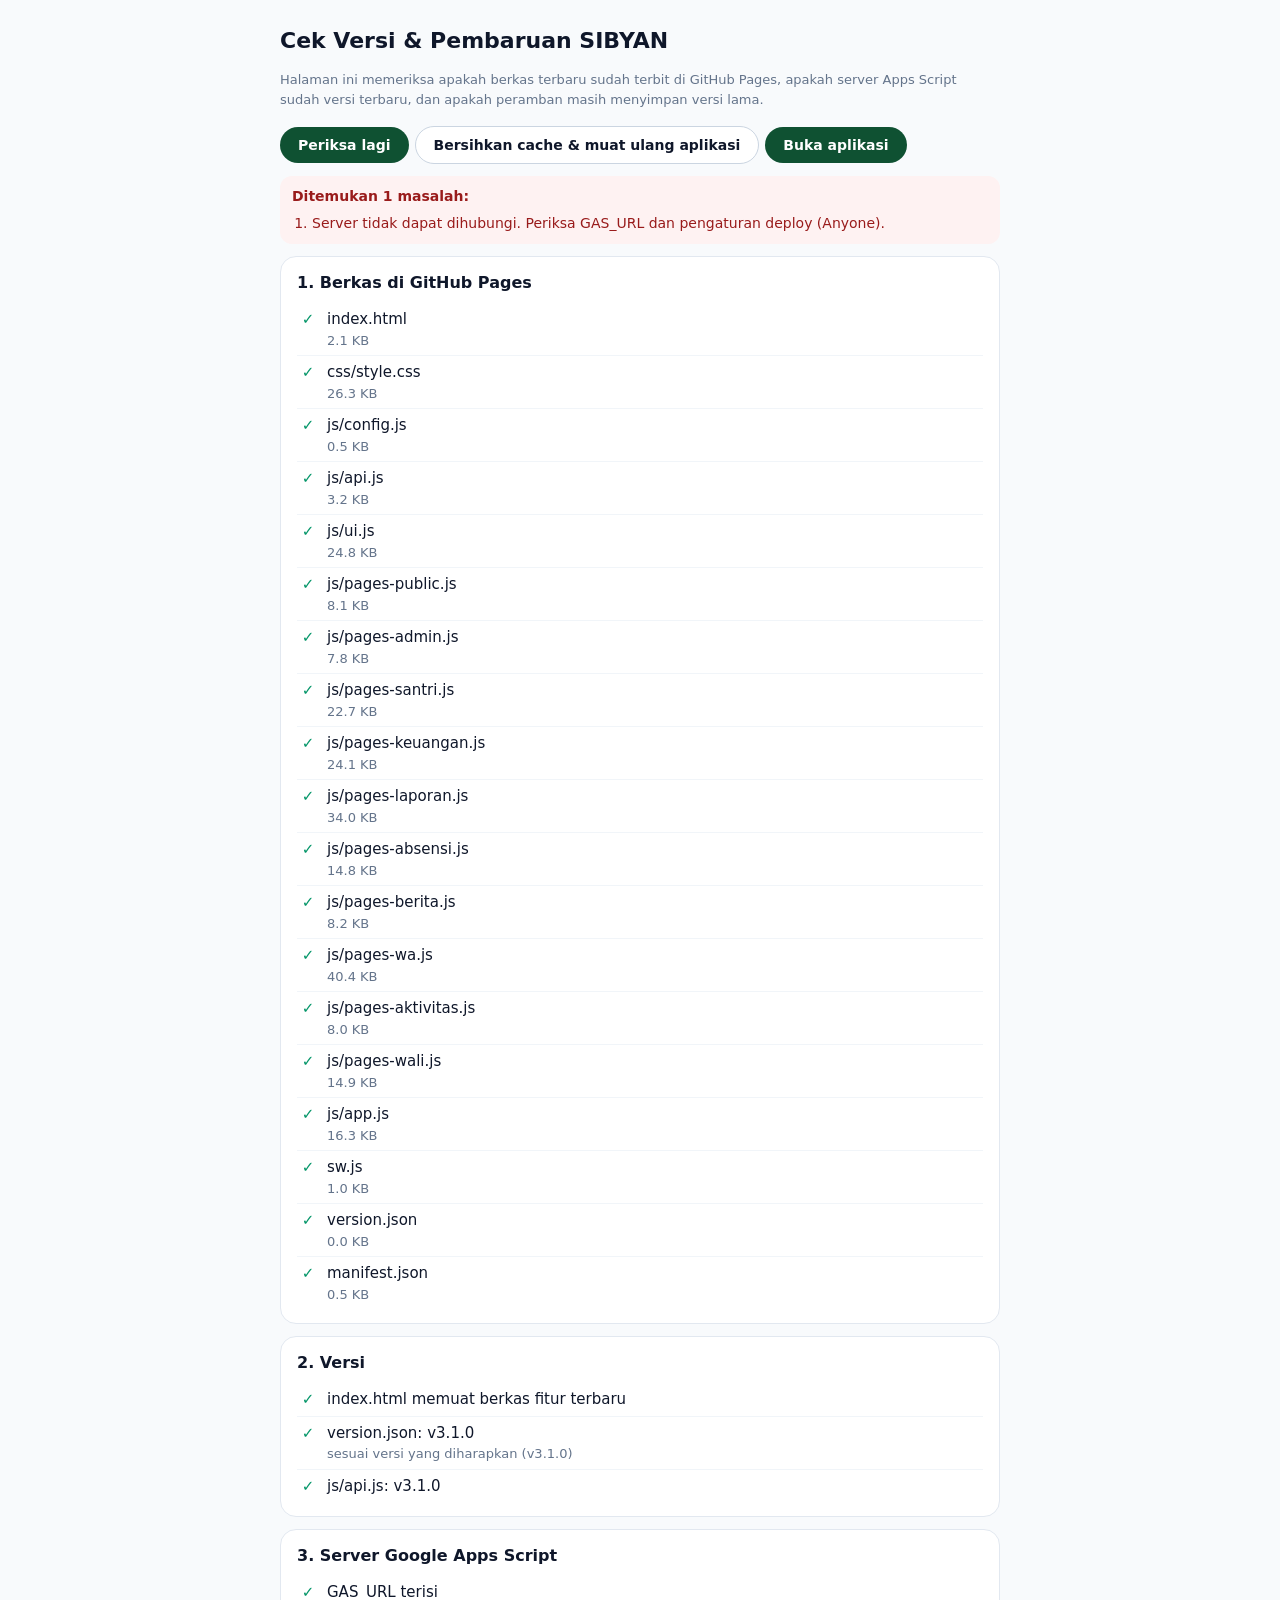
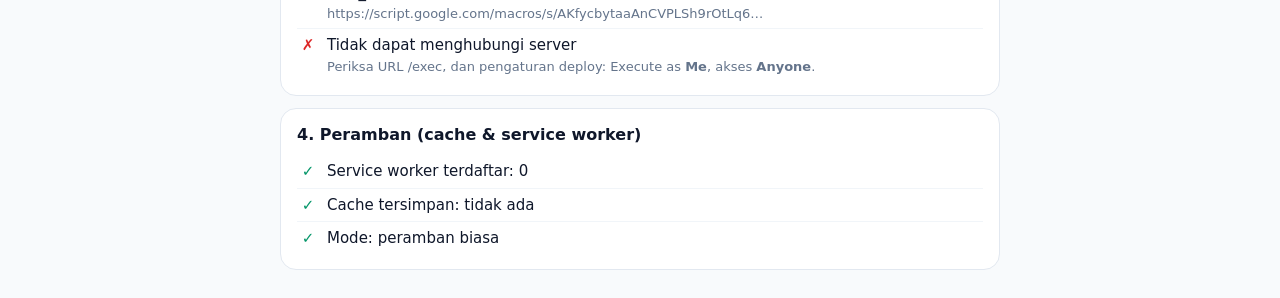
==== cek.html @ 23f22a2b "update3" ====
<!doctype html>
<html lang="id">
<head>
<meta charset="utf-8">
<meta name="viewport" content="width=device-width, initial-scale=1">
<title>Cek Versi SIBYAN</title>
<style>
  body{font:15px/1.5 system-ui,-apple-system,Segoe UI,Roboto,sans-serif;margin:0;background:#f8fafc;color:#0f172a}
  main{max-width:720px;margin:0 auto;padding:16px}
  h1{font-size:22px;margin:8px 0 4px}h2{font-size:16px;margin:0 0 8px}
  .card{background:#fff;border:1px solid #e2e8f0;border-radius:16px;padding:14px 16px;margin:12px 0}
  .row{display:flex;gap:8px;align-items:flex-start;padding:5px 0;border-bottom:1px solid #f1f5f9}.row:last-child{border:0}
  .ic{width:22px;flex:none;text-align:center;font-weight:700}.ok{color:#059669}.bad{color:#dc2626}.wait{color:#d97706}
  .mute{color:#64748b;font-size:13px}code{background:#f1f5f9;padding:1px 6px;border-radius:6px;font-size:13px}
  button,a.btn{display:inline-block;border:0;border-radius:999px;padding:10px 18px;background:#0f5132;color:#fff;font:600 14px system-ui;cursor:pointer;text-decoration:none;margin:4px 6px 4px 0}
  button.gh{background:#fff;color:#0f172a;border:1px solid #cbd5e1}
  .box{border-radius:12px;padding:10px 12px;margin-top:8px;font-size:14px}.box.ok{background:#ecfdf5;color:#065f46}.box.bad{background:#fef2f2;color:#991b1b}.box.wait{background:#fffbeb;color:#92400e}
</style>
</head>
<body>
<main>
  <h1>Cek Versi & Pembaruan SIBYAN</h1>
  <p class="mute">Halaman ini memeriksa apakah berkas terbaru sudah terbit di GitHub Pages, apakah server Apps Script sudah versi terbaru, dan apakah peramban masih menyimpan versi lama.</p>
  <button id="go">Periksa lagi</button><button class="gh" id="clear">Bersihkan cache &amp; muat ulang aplikasi</button><a class="btn gh" href="./">Buka aplikasi</a>
  <div id="summary"></div>
  <div class="card"><h2>1. Berkas di GitHub Pages</h2><div id="files"></div></div>
  <div class="card"><h2>2. Versi</h2><div id="ver"></div></div>
  <div class="card"><h2>3. Server Google Apps Script</h2><div id="srv"></div></div>
  <div class="card"><h2>4. Peramban (cache &amp; service worker)</h2><div id="brw"></div></div>
</main>
<script>
const EXPECT = '3.1.0';
const FILES = ['index.html','css/style.css','js/config.js','js/api.js','js/ui.js','js/pages-public.js','js/pages-admin.js','js/pages-santri.js','js/pages-keuangan.js','js/pages-laporan.js','js/pages-absensi.js','js/pages-berita.js','js/pages-wa.js','js/pages-aktivitas.js','js/pages-wali.js','js/app.js','sw.js','version.json','manifest.json'];
const $=s=>document.querySelector(s);
const row=(st,t,sub)=>'<div class="row"><span class="ic '+st+'">'+({ok:'✓',bad:'✗',wait:'…'})[st]+'</span><div>'+t+(sub?'<div class="mute">'+sub+'</div>':'')+'</div></div>';
const nocache=u=>fetch(u+(u.includes('?')?'&':'?')+'t='+Date.now(),{cache:'no-store'});
let problems=[];
async function run(){
  problems=[];$('#summary').innerHTML='';
  ['#files','#ver','#srv','#brw'].forEach(s=>$(s).innerHTML=row('wait','Memeriksa…'));
  // 1. berkas
  let html='',idx='',cfg='';
  for(const f of FILES){
    try{const r=await nocache(f);const t=await r.text();if(r.ok){html+=row('ok',f,(t.length/1024).toFixed(1)+' KB');if(f==='index.html')idx=t;if(f==='js/config.js')cfg=t}else{html+=row('bad',f,'tidak ditemukan (HTTP '+r.status+')');problems.push('Berkas <code>'+f+'</code> belum ada di GitHub Pages. Pastikan semua berkas dari ZIP terbaru ikut di-push (<code>git add .</code>, <code>git commit</code>, <code>git push</code>) dari folder yang berisi index.html.')}}
    catch(e){html+=row('bad',f,'gagal dimuat');problems.push('Gagal memuat <code>'+f+'</code>.')}
  }
  $('#files').innerHTML=html;
  // 2. versi
  let v='';
  if(idx){const ok=idx.includes('pages-wa.js')&&idx.includes('pages-aktivitas.js');v+=row(ok?'ok':'bad','index.html '+(ok?'memuat berkas fitur terbaru':'MASIH VERSI LAMA (tidak memuat pages-wa.js / pages-aktivitas.js)'));if(!ok)problems.push('<b>index.html masih versi lama</b> — inilah penyebab menu baru tidak muncul. Ganti index.html (dan seluruh isi folder css, js, assets) dengan isi ZIP terbaru, lalu push ulang.')}
  try{const j=await (await nocache('version.json')).json();const ok=j.versi===EXPECT;v+=row(ok?'ok':'bad','version.json: v'+j.versi,ok?'sesuai versi yang diharapkan (v'+EXPECT+')':'diharapkan v'+EXPECT);if(!ok)problems.push('version.json versi '+j.versi+' ≠ v'+EXPECT+'. Berkas belum diperbarui.')}catch(e){v+=row('bad','version.json tidak terbaca');problems.push('version.json tidak ada.')}
  try{const a=await (await nocache('js/api.js')).text();const m=/APP_VERSI\s*=\s*'([^']+)'/.exec(a);const ok=m&&m[1]===EXPECT;v+=row(ok?'ok':'bad','js/api.js: '+(m?'v'+m[1]:'versi tidak ditemukan'),ok?'':'berkas JavaScript lama');if(!ok)problems.push('js/api.js masih versi lama.')}catch(e){}
  $('#ver').innerHTML=v;
  // 3. server
  const mm=/GAS_URL\s*=\s*'([^']*)'/.exec(cfg);let s='';
  if(!mm||mm[1].includes('ISI_DENGAN')){s=row('bad','GAS_URL belum diisi di js/config.js');problems.push('Isi <code>GAS_URL</code> di js/config.js dengan URL Web App (berakhiran /exec).')}
  else{
    s+=row('ok','GAS_URL terisi',mm[1].slice(0,60)+'…');
    try{const r=await fetch(mm[1]+'?action=ping&data=%7B%7D',{cache:'no-store'});const j=await r.json();
      if(j.success){const ver=j.data.versi;const ok=ver===EXPECT;s+=row(ok?'ok':'bad','Server menjawab. Versi server: '+(ver?'v'+ver:'LAMA (belum punya nomor versi)'),ok?'Fitur server: '+(j.data.fitur||[]).join(', '):'diharapkan v'+EXPECT);if(!ok)problems.push('<b>Server Apps Script masih versi lama.</b> Tempel isi Kode-gs.txt terbaru ke Kode.gs → jalankan <code>pasangTrigger</code> → <b>Deploy → Manage deployments → ✏ Edit → Version: New version → Deploy</b>.')}
      else{s+=row('bad','Server menjawab error: '+(j.message||'?'));problems.push('Server menjawab error: '+(j.message||''))}}
    catch(e){s+=row('bad','Tidak dapat menghubungi server','Periksa URL /exec, dan pengaturan deploy: Execute as <b>Me</b>, akses <b>Anyone</b>.');problems.push('Server tidak dapat dihubungi. Periksa GAS_URL dan pengaturan deploy (Anyone).')}
  }
  $('#srv').innerHTML=s;
  // 4. peramban
  let b='';
  try{const regs=await navigator.serviceWorker.getRegistrations();b+=row(regs.length?'wait':'ok','Service worker terdaftar: '+regs.length,regs.length?'Normal untuk aplikasi yang dipasang. Bila tampilan tidak berubah, klik “Bersihkan cache”.':'')}catch(e){b+=row('ok','Service worker tidak aktif')}
  try{const ks=await caches.keys();b+=row(ks.length?'wait':'ok','Cache tersimpan: '+(ks.join(', ')||'tidak ada'))}catch(e){}
  b+=row('ok','Mode: '+((window.matchMedia&&matchMedia('(display-mode: standalone)').matches)?'aplikasi terpasang (standalone)':'peramban biasa'));
  $('#brw').innerHTML=b;
  // ringkasan
  $('#summary').innerHTML=problems.length?'<div class="box bad"><b>Ditemukan '+problems.length+' masalah:</b><ol style="margin:6px 0 0;padding-left:20px">'+problems.map(p=>'<li>'+p+'</li>').join('')+'</ol></div>':'<div class="box ok"><b>Semua beres.</b> Berkas dan server sudah versi terbaru. Bila menu belum terlihat di aplikasi, klik “Bersihkan cache &amp; muat ulang aplikasi”.</div>';
}
$('#go').onclick=run;
$('#clear').onclick=async()=>{try{(await navigator.serviceWorker.getRegistrations()).forEach(r=>r.unregister());(await caches.keys()).forEach(k=>caches.delete(k))}catch(e){}location.href='./?bersih='+Date.now()};
run();
</script>
</body>
</html>
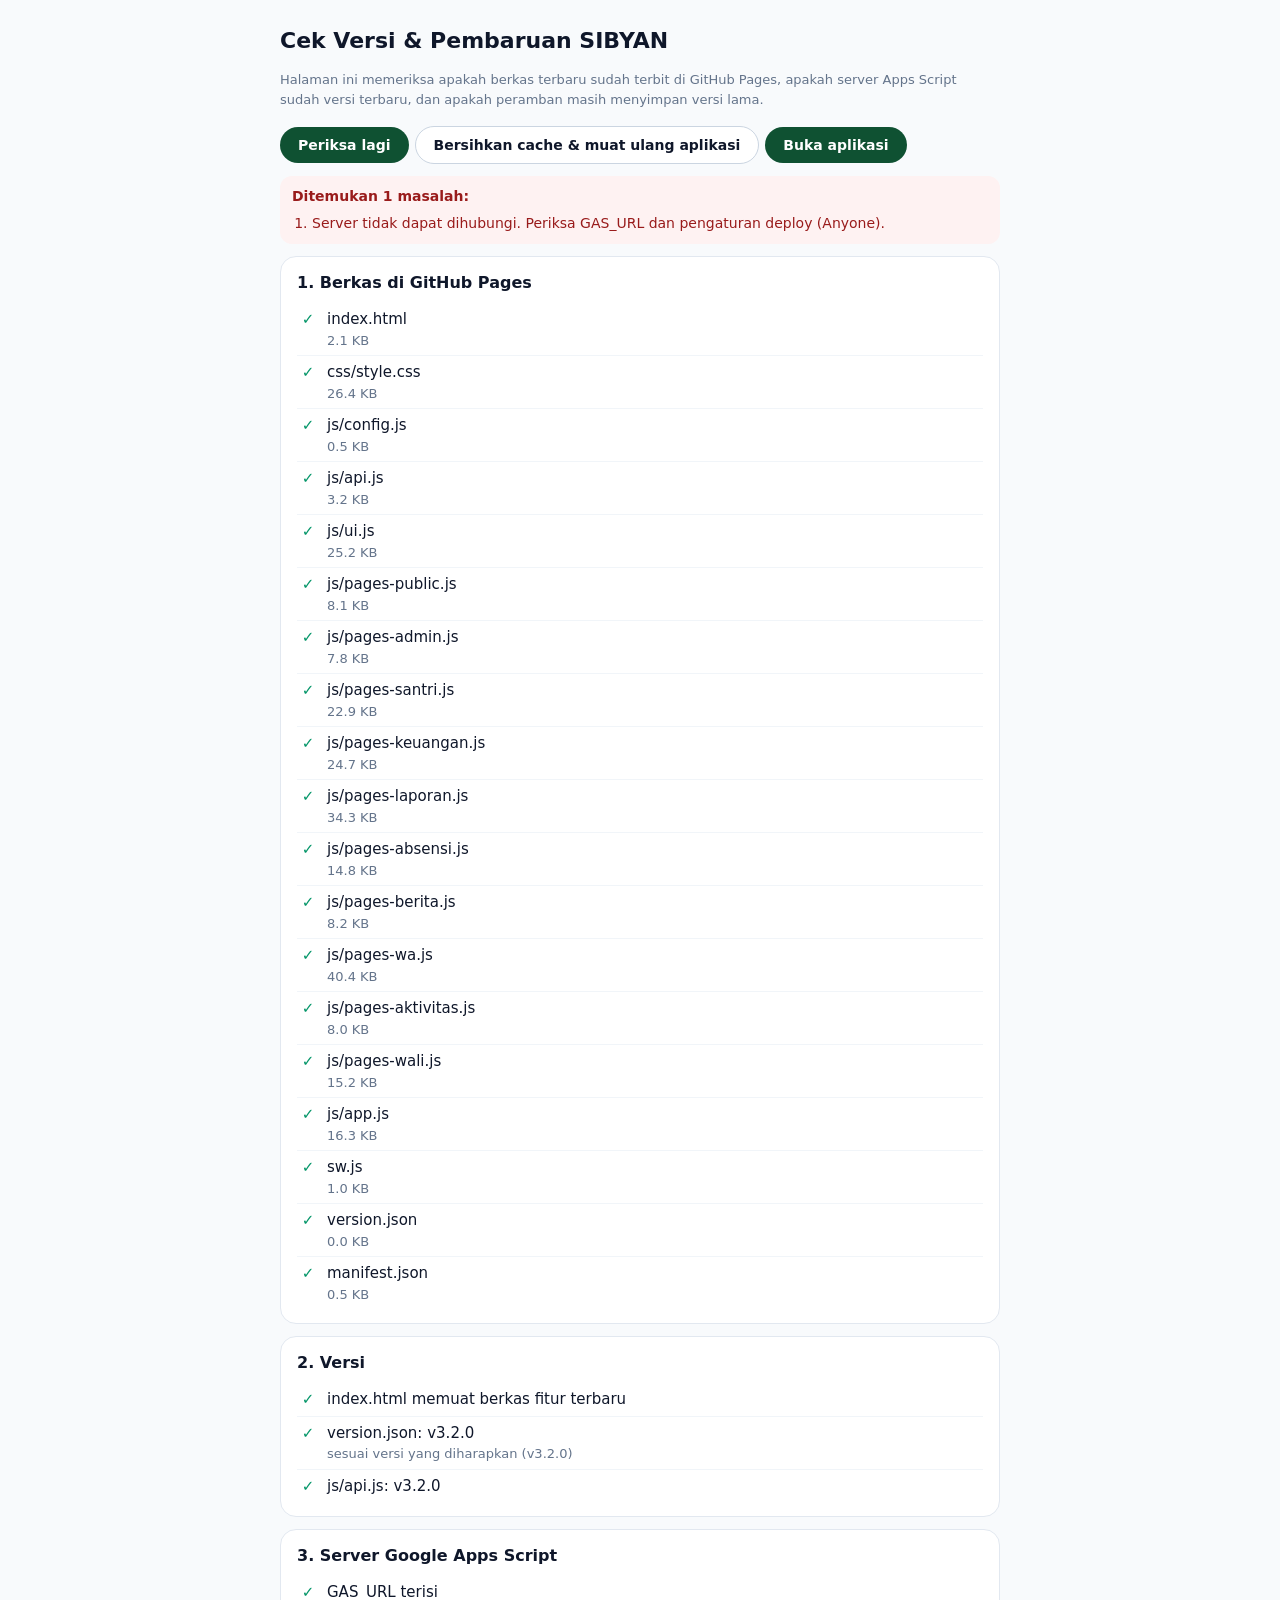
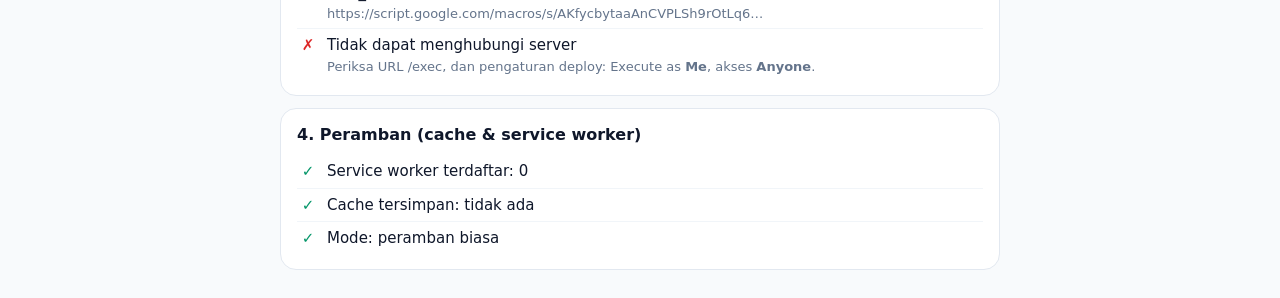
==== commit c19cd530: "update3.2" ====
--- a/cek.html
+++ b/cek.html
@@ -29,7 +29,7 @@
   <div class="card"><h2>4. Peramban (cache &amp; service worker)</h2><div id="brw"></div></div>
 </main>
 <script>
-const EXPECT = '3.1.0';
+const EXPECT = '3.2.0';
 const FILES = ['index.html','css/style.css','js/config.js','js/api.js','js/ui.js','js/pages-public.js','js/pages-admin.js','js/pages-santri.js','js/pages-keuangan.js','js/pages-laporan.js','js/pages-absensi.js','js/pages-berita.js','js/pages-wa.js','js/pages-aktivitas.js','js/pages-wali.js','js/app.js','sw.js','version.json','manifest.json'];
 const $=s=>document.querySelector(s);
 const row=(st,t,sub)=>'<div class="row"><span class="ic '+st+'">'+({ok:'✓',bad:'✗',wait:'…'})[st]+'</span><div>'+t+(sub?'<div class="mute">'+sub+'</div>':'')+'</div></div>';
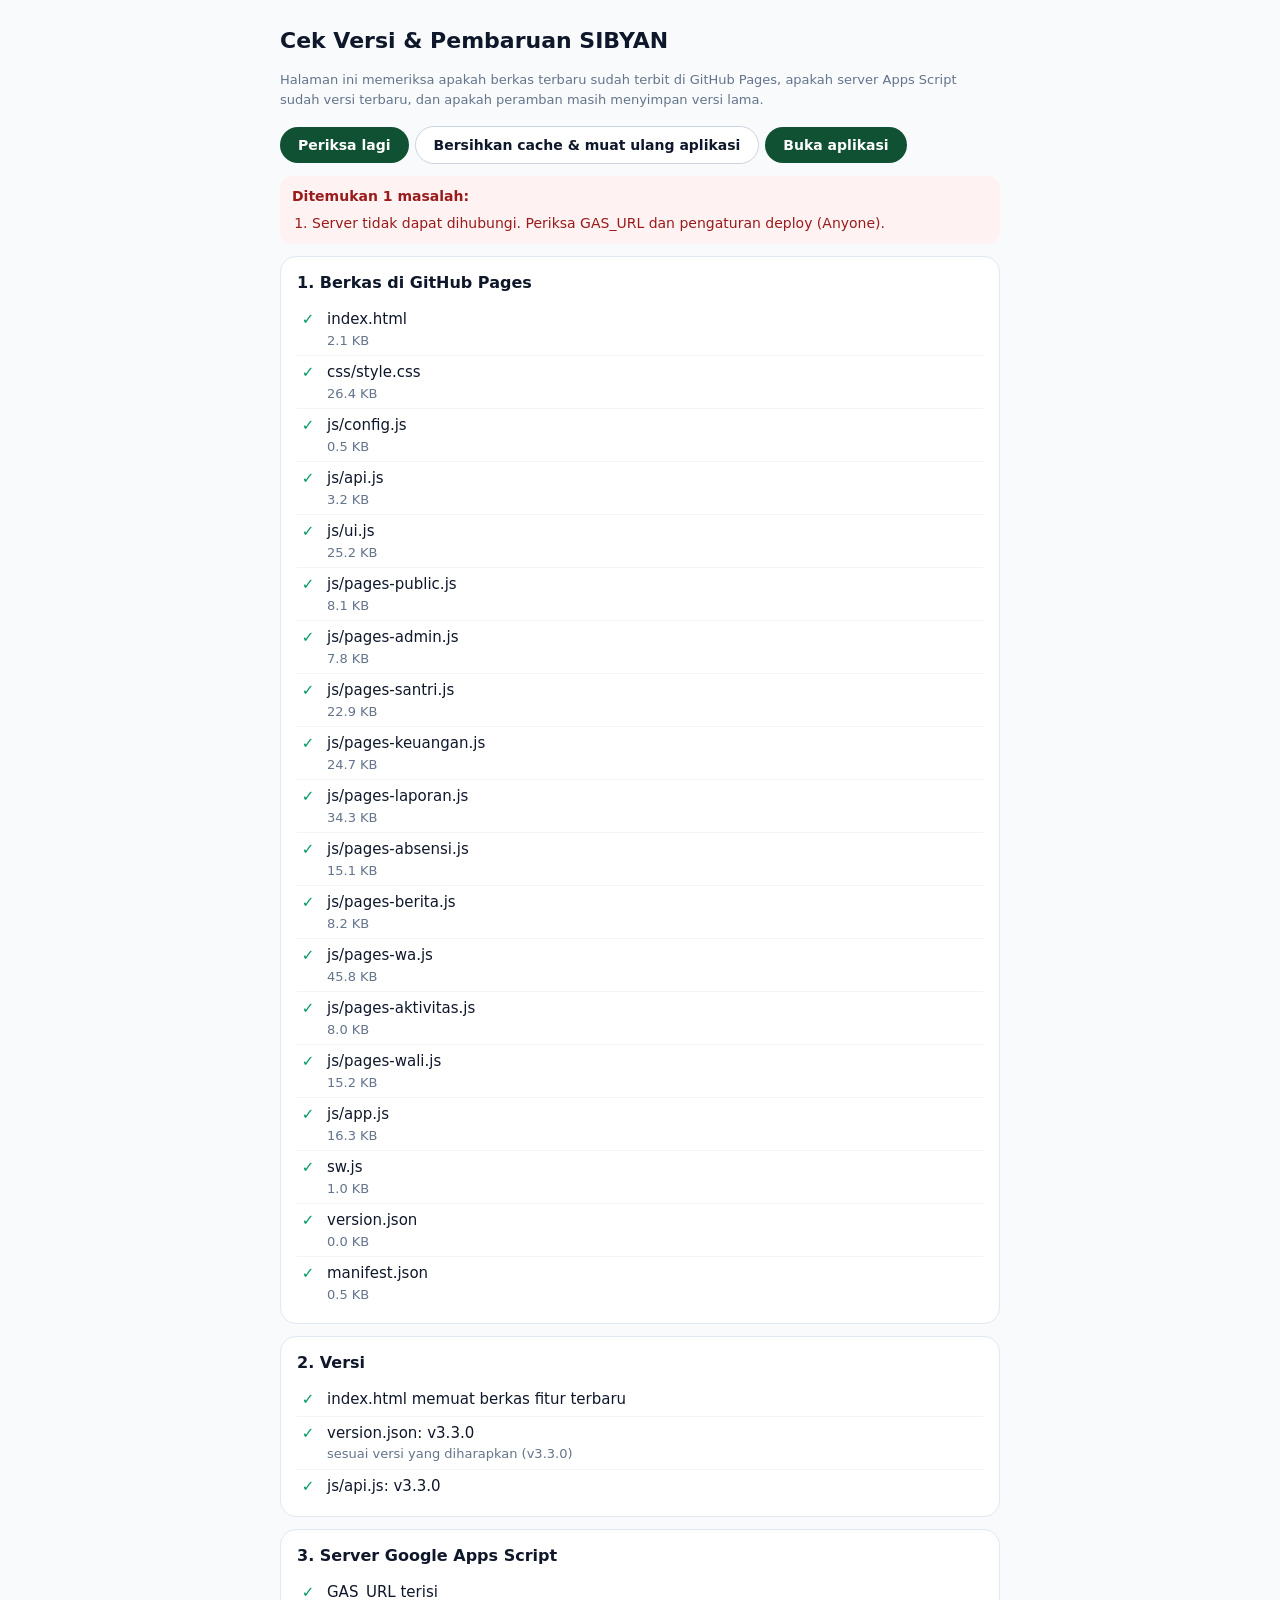
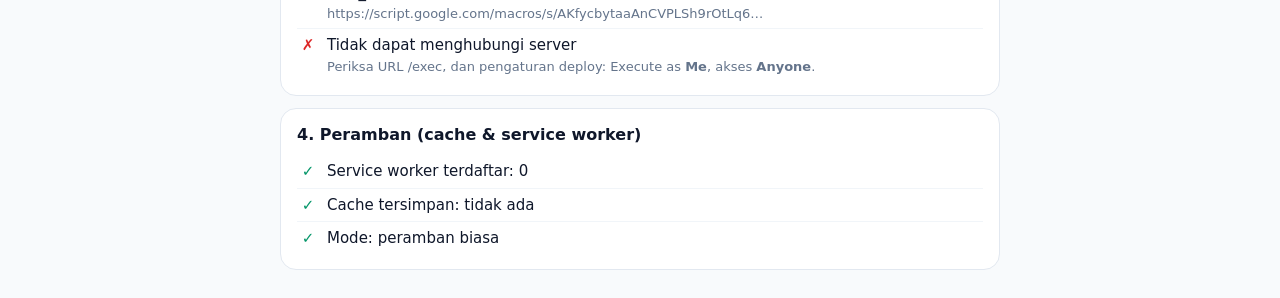
==== commit 153512d2: "updte" ====
--- a/cek.html
+++ b/cek.html
@@ -29,7 +29,7 @@
   <div class="card"><h2>4. Peramban (cache &amp; service worker)</h2><div id="brw"></div></div>
 </main>
 <script>
-const EXPECT = '3.2.0';
+const EXPECT = '3.3.0';
 const FILES = ['index.html','css/style.css','js/config.js','js/api.js','js/ui.js','js/pages-public.js','js/pages-admin.js','js/pages-santri.js','js/pages-keuangan.js','js/pages-laporan.js','js/pages-absensi.js','js/pages-berita.js','js/pages-wa.js','js/pages-aktivitas.js','js/pages-wali.js','js/app.js','sw.js','version.json','manifest.json'];
 const $=s=>document.querySelector(s);
 const row=(st,t,sub)=>'<div class="row"><span class="ic '+st+'">'+({ok:'✓',bad:'✗',wait:'…'})[st]+'</span><div>'+t+(sub?'<div class="mute">'+sub+'</div>':'')+'</div></div>';
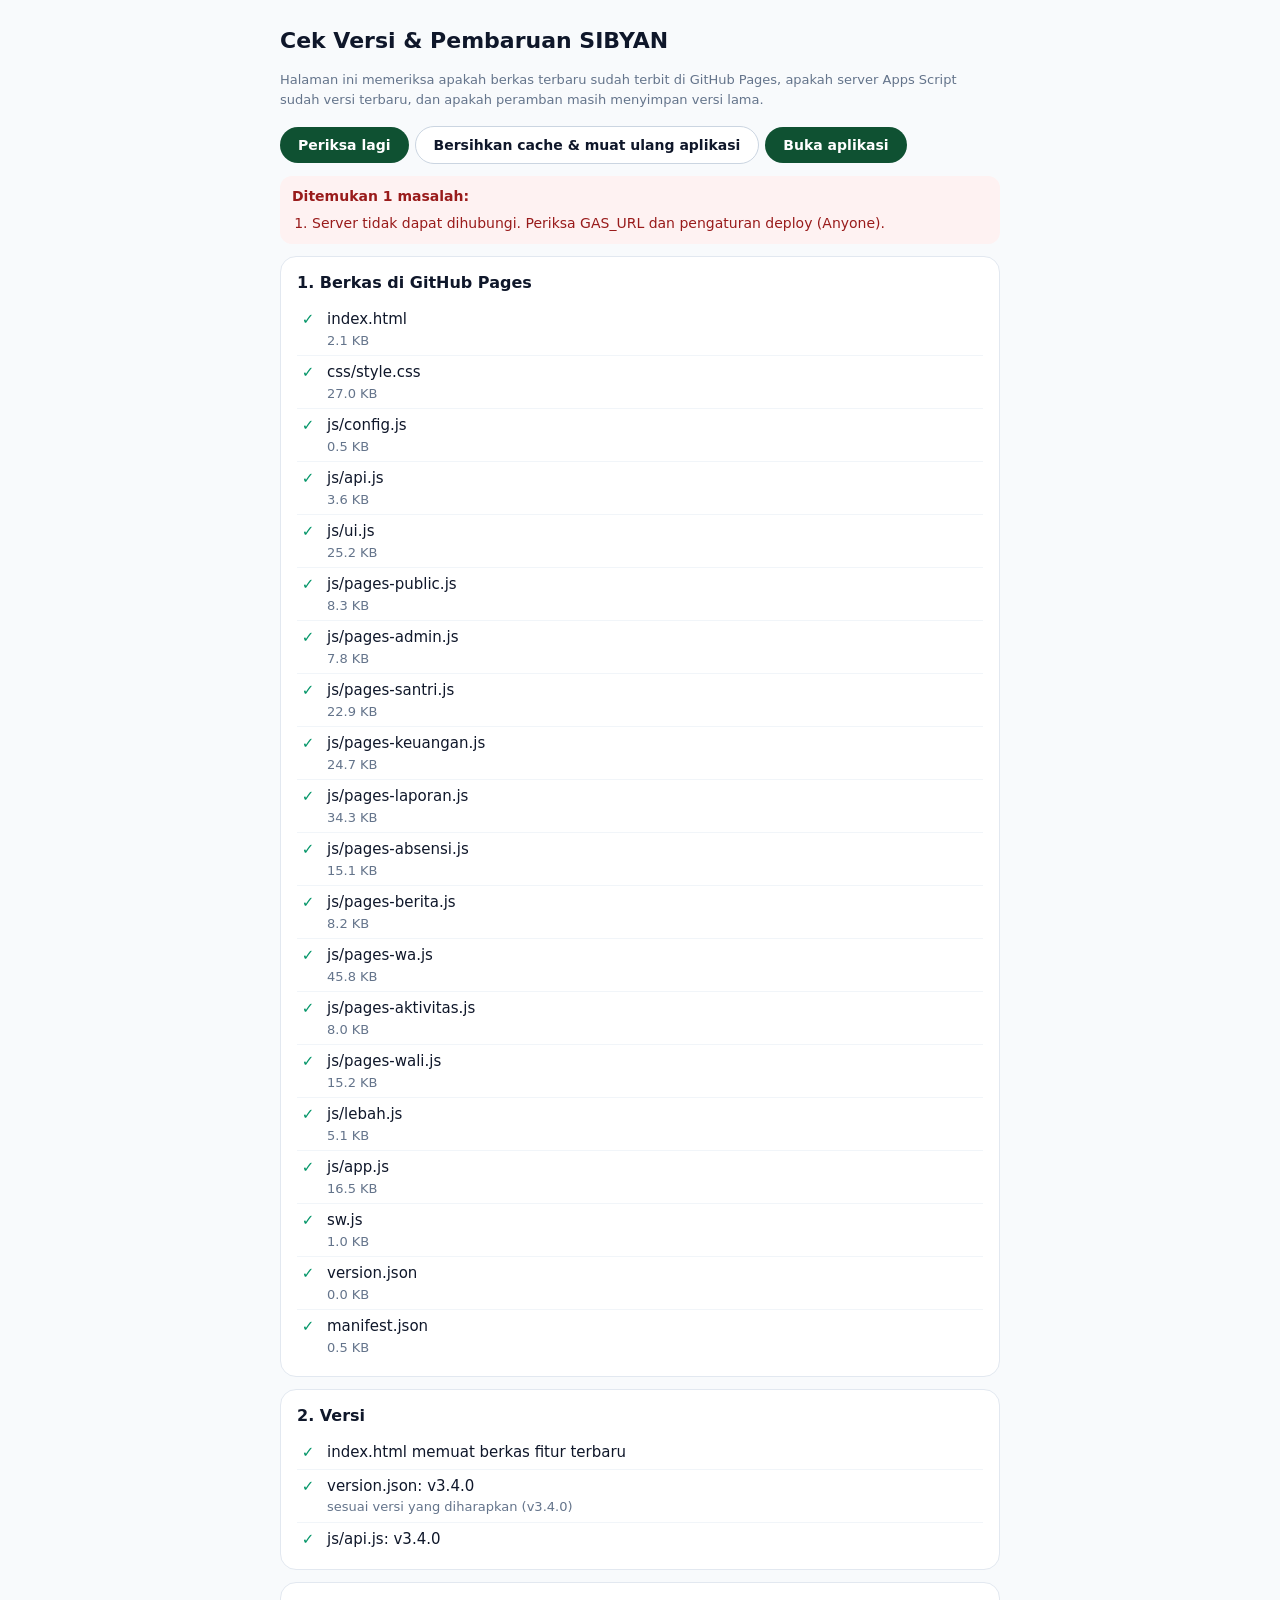
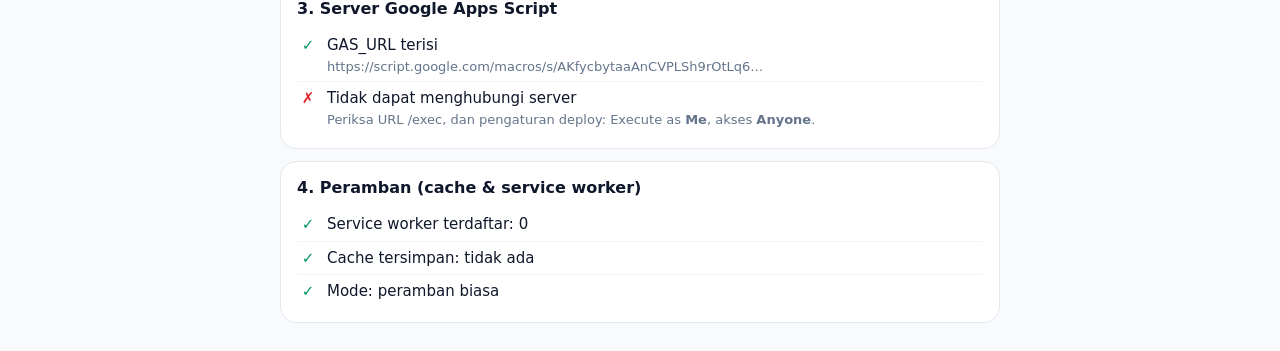
==== commit aaaf98e0: "lebah" ====
--- a/cek.html
+++ b/cek.html
@@ -29,8 +29,10 @@
   <div class="card"><h2>4. Peramban (cache &amp; service worker)</h2><div id="brw"></div></div>
 </main>
 <script>
-const EXPECT = '3.3.0';
-const FILES = ['index.html','css/style.css','js/config.js','js/api.js','js/ui.js','js/pages-public.js','js/pages-admin.js','js/pages-santri.js','js/pages-keuangan.js','js/pages-laporan.js','js/pages-absensi.js','js/pages-berita.js','js/pages-wa.js','js/pages-aktivitas.js','js/pages-wali.js','js/app.js','sw.js','version.json','manifest.json'];
+const EXPECT = '3.4.0';
+const SERVER_MIN = '3.3.0';
+const cmp=(a,b)=>{const x=String(a).split('.').map(Number),y=String(b).split('.').map(Number);for(let i=0;i<3;i++){const d=(x[i]||0)-(y[i]||0);if(d)return d>0?1:-1}return 0};
+const FILES = ['index.html','css/style.css','js/config.js','js/api.js','js/ui.js','js/pages-public.js','js/pages-admin.js','js/pages-santri.js','js/pages-keuangan.js','js/pages-laporan.js','js/pages-absensi.js','js/pages-berita.js','js/pages-wa.js','js/pages-aktivitas.js','js/pages-wali.js','js/lebah.js','js/app.js','sw.js','version.json','manifest.json'];
 const $=s=>document.querySelector(s);
 const row=(st,t,sub)=>'<div class="row"><span class="ic '+st+'">'+({ok:'✓',bad:'✗',wait:'…'})[st]+'</span><div>'+t+(sub?'<div class="mute">'+sub+'</div>':'')+'</div></div>';
 const nocache=u=>fetch(u+(u.includes('?')?'&':'?')+'t='+Date.now(),{cache:'no-store'});
@@ -57,7 +59,7 @@
   else{
     s+=row('ok','GAS_URL terisi',mm[1].slice(0,60)+'…');
     try{const r=await fetch(mm[1]+'?action=ping&data=%7B%7D',{cache:'no-store'});const j=await r.json();
-      if(j.success){const ver=j.data.versi;const ok=ver===EXPECT;s+=row(ok?'ok':'bad','Server menjawab. Versi server: '+(ver?'v'+ver:'LAMA (belum punya nomor versi)'),ok?'Fitur server: '+(j.data.fitur||[]).join(', '):'diharapkan v'+EXPECT);if(!ok)problems.push('<b>Server Apps Script masih versi lama.</b> Tempel isi Kode-gs.txt terbaru ke Kode.gs → jalankan <code>pasangTrigger</code> → <b>Deploy → Manage deployments → ✏ Edit → Version: New version → Deploy</b>.')}
+      if(j.success){const ver=j.data.versi;const ok=!!ver&&cmp(ver,SERVER_MIN)>=0;s+=row(ok?'ok':'bad','Server menjawab. Versi server: '+(ver?'v'+ver:'LAMA (belum punya nomor versi)'),ok?'Fitur server: '+(j.data.fitur||[]).join(', '):'diperlukan minimal v'+SERVER_MIN);if(!ok)problems.push('<b>Server Apps Script masih versi lama.</b> Tempel isi Kode-gs.txt terbaru ke Kode.gs → jalankan <code>pasangTrigger</code> → <b>Deploy → Manage deployments → ✏ Edit → Version: New version → Deploy</b>.')}
       else{s+=row('bad','Server menjawab error: '+(j.message||'?'));problems.push('Server menjawab error: '+(j.message||''))}}
     catch(e){s+=row('bad','Tidak dapat menghubungi server','Periksa URL /exec, dan pengaturan deploy: Execute as <b>Me</b>, akses <b>Anyone</b>.');problems.push('Server tidak dapat dihubungi. Periksa GAS_URL dan pengaturan deploy (Anyone).')}
   }
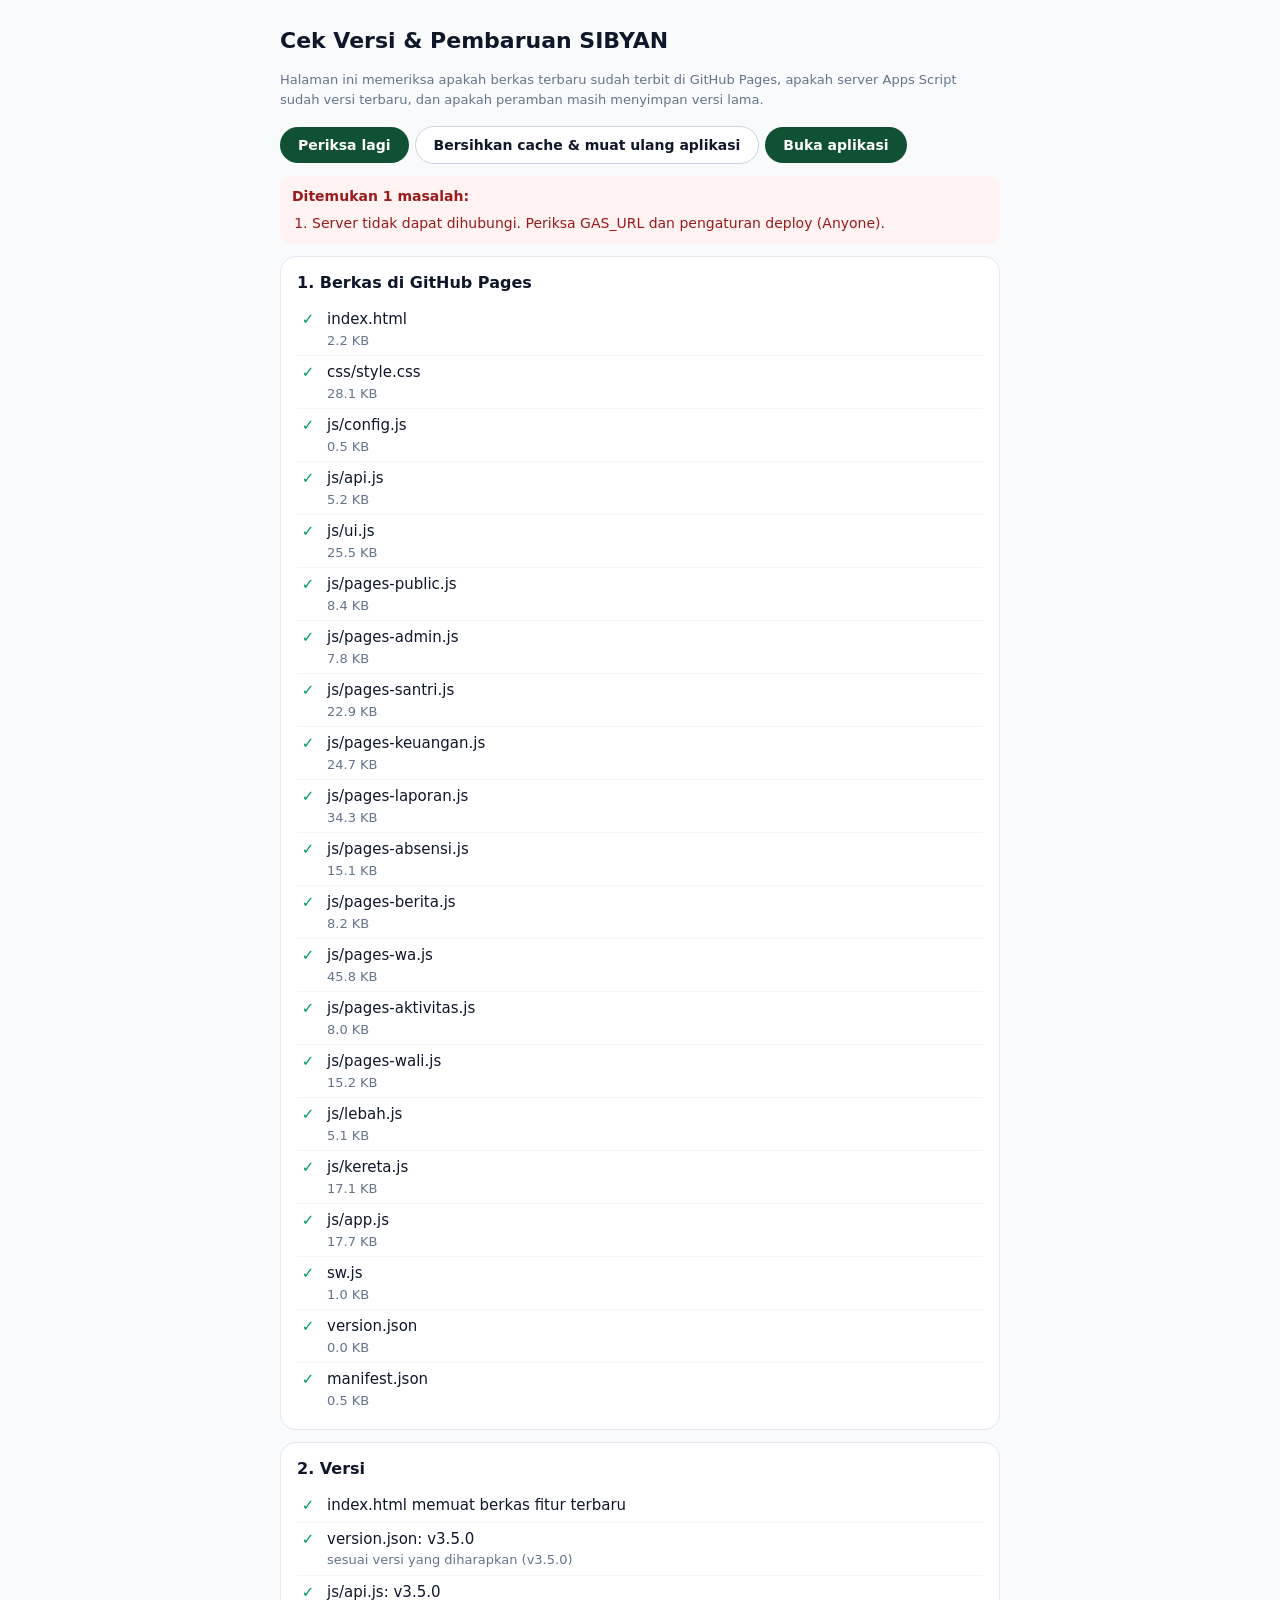
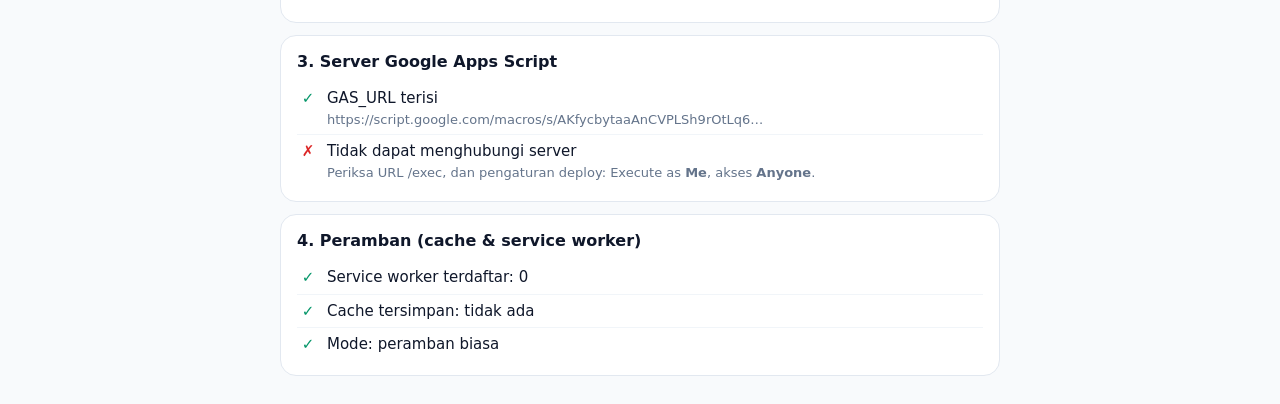
==== commit 2dbe89a9: "updatekereta" ====
--- a/cek.html
+++ b/cek.html
@@ -29,10 +29,10 @@
   <div class="card"><h2>4. Peramban (cache &amp; service worker)</h2><div id="brw"></div></div>
 </main>
 <script>
-const EXPECT = '3.4.0';
+const EXPECT = '3.5.0';
 const SERVER_MIN = '3.3.0';
 const cmp=(a,b)=>{const x=String(a).split('.').map(Number),y=String(b).split('.').map(Number);for(let i=0;i<3;i++){const d=(x[i]||0)-(y[i]||0);if(d)return d>0?1:-1}return 0};
-const FILES = ['index.html','css/style.css','js/config.js','js/api.js','js/ui.js','js/pages-public.js','js/pages-admin.js','js/pages-santri.js','js/pages-keuangan.js','js/pages-laporan.js','js/pages-absensi.js','js/pages-berita.js','js/pages-wa.js','js/pages-aktivitas.js','js/pages-wali.js','js/lebah.js','js/app.js','sw.js','version.json','manifest.json'];
+const FILES = ['index.html','css/style.css','js/config.js','js/api.js','js/ui.js','js/pages-public.js','js/pages-admin.js','js/pages-santri.js','js/pages-keuangan.js','js/pages-laporan.js','js/pages-absensi.js','js/pages-berita.js','js/pages-wa.js','js/pages-aktivitas.js','js/pages-wali.js','js/lebah.js','js/kereta.js','js/app.js','sw.js','version.json','manifest.json'];
 const $=s=>document.querySelector(s);
 const row=(st,t,sub)=>'<div class="row"><span class="ic '+st+'">'+({ok:'✓',bad:'✗',wait:'…'})[st]+'</span><div>'+t+(sub?'<div class="mute">'+sub+'</div>':'')+'</div></div>';
 const nocache=u=>fetch(u+(u.includes('?')?'&':'?')+'t='+Date.now(),{cache:'no-store'});
@@ -59,7 +59,7 @@
   else{
     s+=row('ok','GAS_URL terisi',mm[1].slice(0,60)+'…');
     try{const r=await fetch(mm[1]+'?action=ping&data=%7B%7D',{cache:'no-store'});const j=await r.json();
-      if(j.success){const ver=j.data.versi;const ok=!!ver&&cmp(ver,SERVER_MIN)>=0;s+=row(ok?'ok':'bad','Server menjawab. Versi server: '+(ver?'v'+ver:'LAMA (belum punya nomor versi)'),ok?'Fitur server: '+(j.data.fitur||[]).join(', '):'diperlukan minimal v'+SERVER_MIN);if(!ok)problems.push('<b>Server Apps Script masih versi lama.</b> Tempel isi Kode-gs.txt terbaru ke Kode.gs → jalankan <code>pasangTrigger</code> → <b>Deploy → Manage deployments → ✏ Edit → Version: New version → Deploy</b>.')}
+      if(j.success){const ver=j.data.versi;const ok=!!ver&&cmp(ver,SERVER_MIN)>=0;s+=row(ok?'ok':'bad','Server menjawab. Versi server: '+(ver?'v'+ver:'LAMA (belum punya nomor versi)'),ok?'Fitur server: '+(j.data.fitur||[]).join(', '):'diperlukan minimal v'+SERVER_MIN);if(ok&&cmp(ver,'3.5.0')<0)s+=row('wait','Disarankan memperbarui Kode.gs ke v3.5.0','Lebih cepat dan jauh lebih jarang galat sesaat saat pindah menu (server hemat panggilan ke Google).');if(!ok)problems.push('<b>Server Apps Script masih versi lama.</b> Tempel isi Kode-gs.txt terbaru ke Kode.gs → jalankan <code>pasangTrigger</code> → <b>Deploy → Manage deployments → ✏ Edit → Version: New version → Deploy</b>.')}
       else{s+=row('bad','Server menjawab error: '+(j.message||'?'));problems.push('Server menjawab error: '+(j.message||''))}}
     catch(e){s+=row('bad','Tidak dapat menghubungi server','Periksa URL /exec, dan pengaturan deploy: Execute as <b>Me</b>, akses <b>Anyone</b>.');problems.push('Server tidak dapat dihubungi. Periksa GAS_URL dan pengaturan deploy (Anyone).')}
   }
